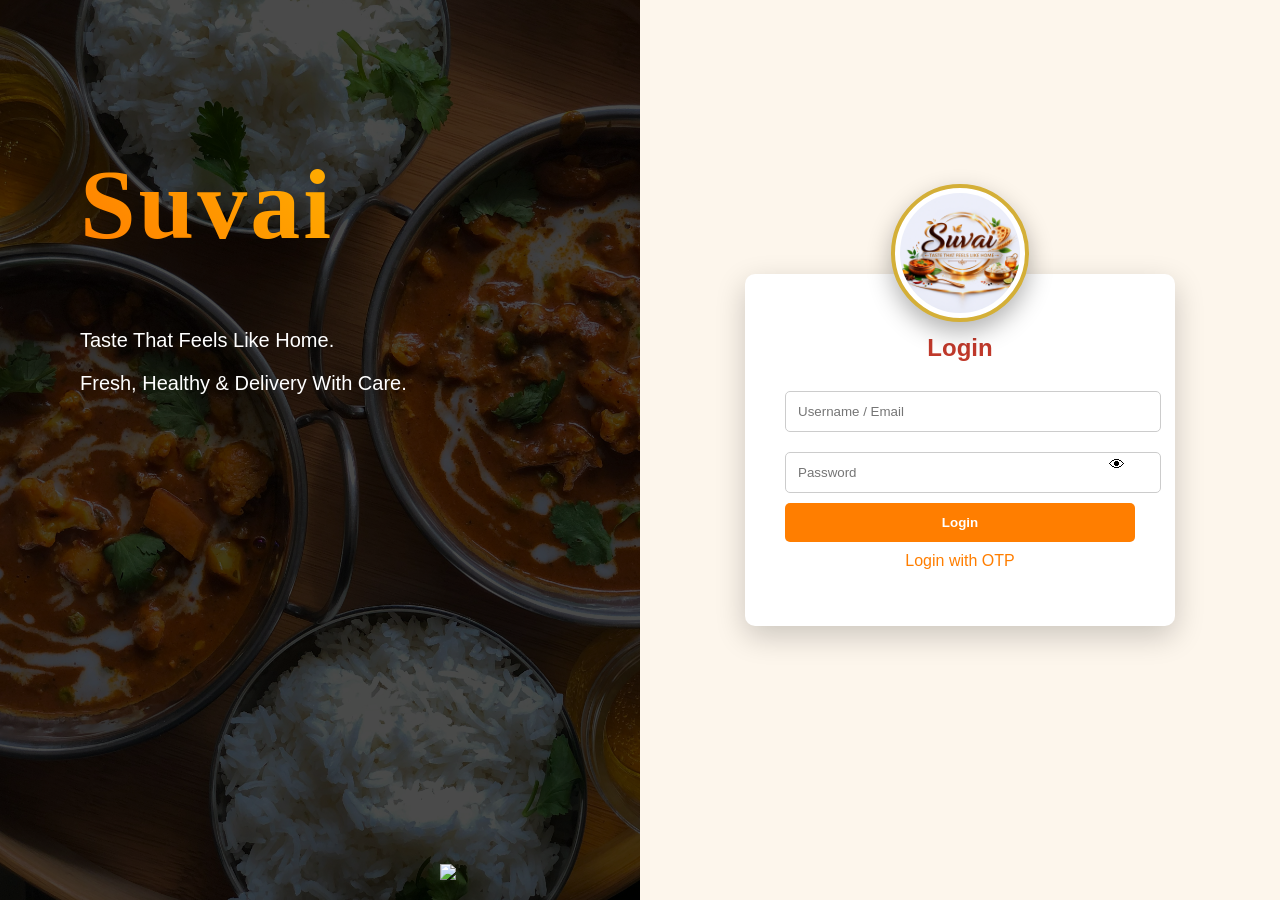
==== index.html @ e3c622e3 "Revise taglines in the login page Updated main tagline and sub-tagline for clarity." ====
<!DOCTYPE html>
<html>
<head>
    <title>Suvai - Login</title>
    <link rel="stylesheet" href="login.css">
</head>
<body>

<div class="container">

    <!-- LEFT SIDE -->
    <div class="left-section">
        <div class="overlay">
            <h1>Suvai</h1>
            <p class="main-tagline">Taste That Feels Like Home.</p>
            <p class="sub-tagline">Fresh, Healthy & Delivery With Care.</p>
        </div>
        <img src="images/delivery.png" class="delivery-boy">
    </div>

    <!-- RIGHT SIDE -->
    <div class="right-section">
        <div class="login-card">

        <!-- LOGO IMAGE -->
        <div class="logo-container">
            <img src="image/logo.png" alt="Suvai Logo" class="logo-img">
        </div>

        <h2>Login</h2>

            <input type="text" id="username" placeholder="Username / Email">
            
            <div class="password-field">
                <input type="password" id="password" placeholder="Password">
                <span onclick="togglePassword()">👁</span>
            </div>

            <button onclick="login()">Login</button>

            <p class="otp">Login with OTP</p>
            <p id="message"></p>
        </div>
    </div>

</div>

<script src="login.js"></script>
</body>

</html>
---- login.css ----
body {
    margin: 0;
    font-family: 'Segoe UI', sans-serif;
    height: 100vh;
}

.container {
    display: flex;
    height: 100vh;
}

/* LEFT SECTION */
.left-section {
    width: 50%;
    background: url("image/food.jpg") no-repeat center center/cover;
    position: relative;
    color: white;
}

.overlay {
    position: absolute;
    background: rgba(0,0,0,0.7);
    width: 100%;
    height: 100%;
    padding: 80px;
    box-sizing: border-box;
}

.overlay h1 {
    font-size: 100px;
    font-family:'Playfair Display',serif;
    font-weight:900;
    letter-spacing:3px;

    background:linear-gradient(45deg,#ff7e00,#ffcc00);
    background-clip:text;
    -webkit-background-clip:text;
    color transparent;
    -webkit-text-fill-color:transparent;
}

.overlay p {
    font-size: 20px;
    margin-top: 10px;
}

.sub {-top: 20px;
    font-size: 16px;
}

.delivery-boy {
    position: absolute;
    bottom: 20px;
    right: 20px;
    width: 180px;
}

/* RIGHT SECTION */
.right-section {
    width: 50%;
    background: #fdf6ec;
    display: flex;
    justify-content: center;
    align-items: center;
}

.login-card {
    background: white;
    padding: 40px;
    width: 350px;
    border-radius: 10px;
    box-shadow: 0 10px 30px rgba(0,0,0,0.2);
    animation: fadeIn 1s ease;
}

@keyframes fadeIn {
    from { opacity: 0; transform: translateX(50px); }
    to { opacity: 1; transform: translateX(0); }
}

.login-card h2 {
    text-align: center;
    color: #c0392b;
}

input {
    width: 100%;
    padding: 12px;
    margin: 10px 0;
    border-radius: 5px;
    border: 1px solid #ccc;
}

.password-field {
    position: relative;
}

.password-field span {
    position: absolute;
    right: 10px;
    top: 14px;
    cursor: pointer;
}

button {
    width: 100%;
    padding: 12px;
    background: #ff7e00;
    border: none;
    border-radius: 5px;
    color: white;
    font-weight: bold;
    cursor: pointer;
    transition: 0.3s;
}

button:hover {
    background: #c0392b;
}

.otp {
    text-align: center;
    margin-top: 10px;
    color: #ff7e00;
    cursor: pointer;
}

#message {
    text-align: center;
    margin-top: 10px;
    color: red;
}

/* Floating Logo */

.login-card {
    position: relative;
}

.logo-container {
    position: absolute;
    top: -90px;
    left: 50%;
    transform: translateX(-50%);
}

.logo-img {
    width: 120px;
    height: 120px;
    border-radius: 50%;
    object-fit: cover;
    background: white;
    padding: 5px;
    border: 4px solid #d4af37;
    box-shadow: 0 10px 25px rgba(0,0,0,0.3);
}
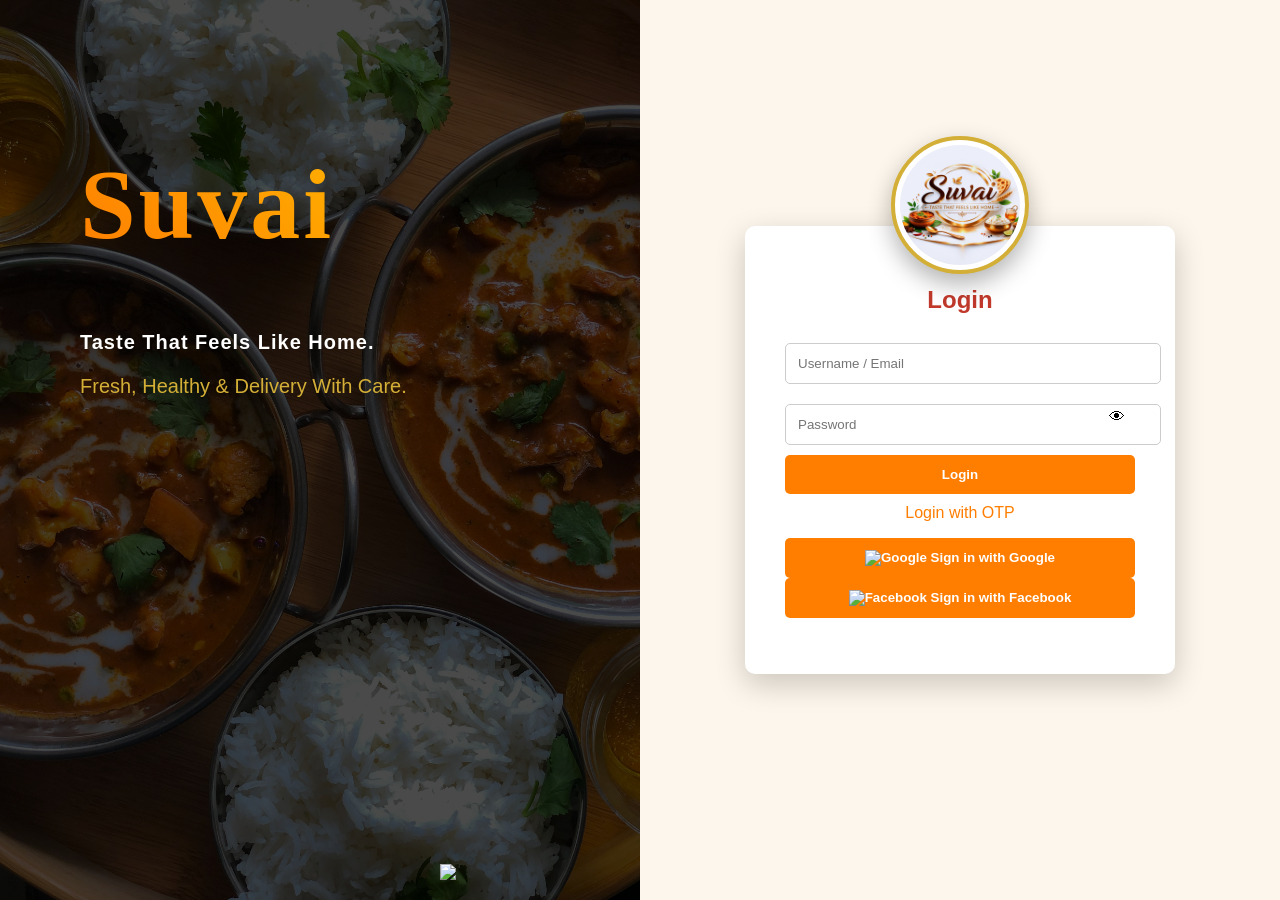
==== commit a212b8cb: "Implement social login options Added social login buttons for Google and Facebook." ====
--- a/index.html
+++ b/index.html
@@ -39,6 +39,19 @@
             <button onclick="login()">Login</button>
 
             <p class="otp">Login with OTP</p>
+            
+            <div class="social-login">
+                
+               <button class="google-btn">
+                  <img src="images/google.png" alt="Google">
+                  Sign in with Google
+           </button>
+
+    <button class="facebook-btn">
+        <img src="images/facebook.png" alt="Facebook">
+        Sign in with Facebook
+    </button>
+</div>
             <p id="message"></p>
         </div>
     </div>
@@ -52,3 +65,4 @@
 
 
 
+
--- a/login.css
+++ b/login.css
@@ -154,6 +154,23 @@
     border: 4px solid #d4af37;
     box-shadow: 0 10px 25px rgba(0,0,0,0.3);
 }
+.main-tagline {
+    font-family: 'Poppins', sans-serif;
+    font-size: 34px;
+    font-weight: 600;
+    color: #ffffff;
+    margin-top: 20px;
+    line-height: 1.3;
+    letter-spacing:1px;
+}
+
+.sub-tagline {
+    font-family: 'Poppins', sans-serif;
+    font-size: 24px;
+    font-weight: 500;
+    color: #d4af37;
+    margin-top: 12px;
+}
 
 
 
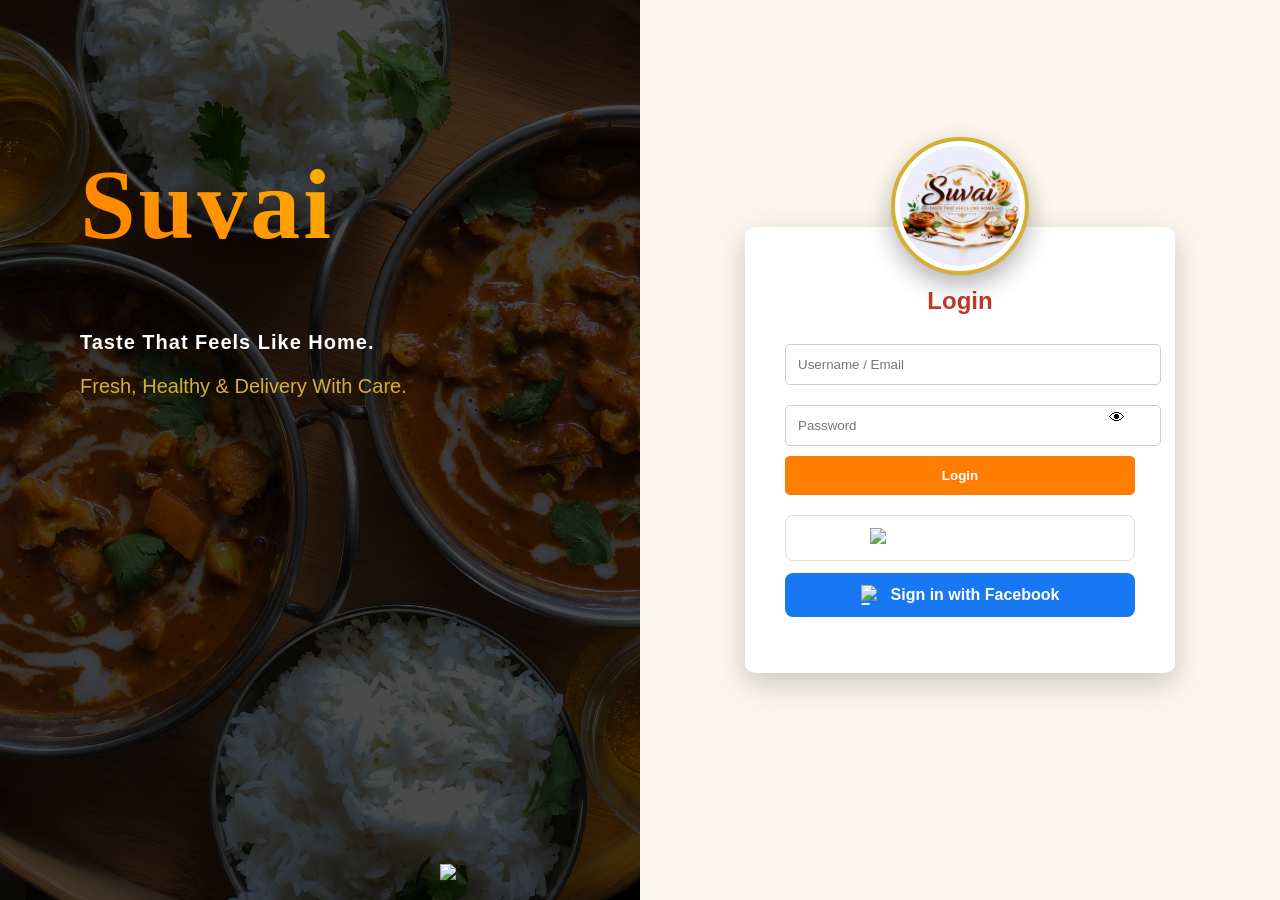
==== commit a98c1785: "Fix HTML structure and remove extra lines" ====
--- a/index.html
+++ b/index.html
@@ -37,8 +37,6 @@
             </div>
 
             <button onclick="login()">Login</button>
-
-            <p class="otp">Login with OTP</p>
             
             <div class="social-login">
                 
@@ -66,3 +64,4 @@
 
 
 
+
--- a/login.css
+++ b/login.css
@@ -172,10 +172,52 @@
     margin-top: 12px;
 }
 
-
-
-
-
-
-
-
+.social-login {
+    margin-top: 20px;
+    display: flex;
+    flex-direction: column;
+    gap: 12px;
+}
+
+.google-btn,
+.facebook-btn {
+    display: flex;
+    align-items: center;
+    justify-content: center;
+    gap: 10px;
+    padding: 12px;
+    border-radius: 8px;
+    border: 1px solid #ddd;
+    background: white;
+    font-family: 'Poppins', sans-serif;
+    font-size: 16px;
+    cursor: pointer;
+    transition: 0.3s ease;
+}
+
+.google-btn img,
+.facebook-btn img {
+    width: 20px;
+    height: 20px;
+}
+
+.google-btn:hover {
+    background: #f5f5f5;
+}
+
+.facebook-btn {
+    background: #1877f2;
+    color: white;
+    border: none;
+}
+
+.facebook-btn:hover {
+    background: #145dc1;
+}
+
+
+
+
+
+
+
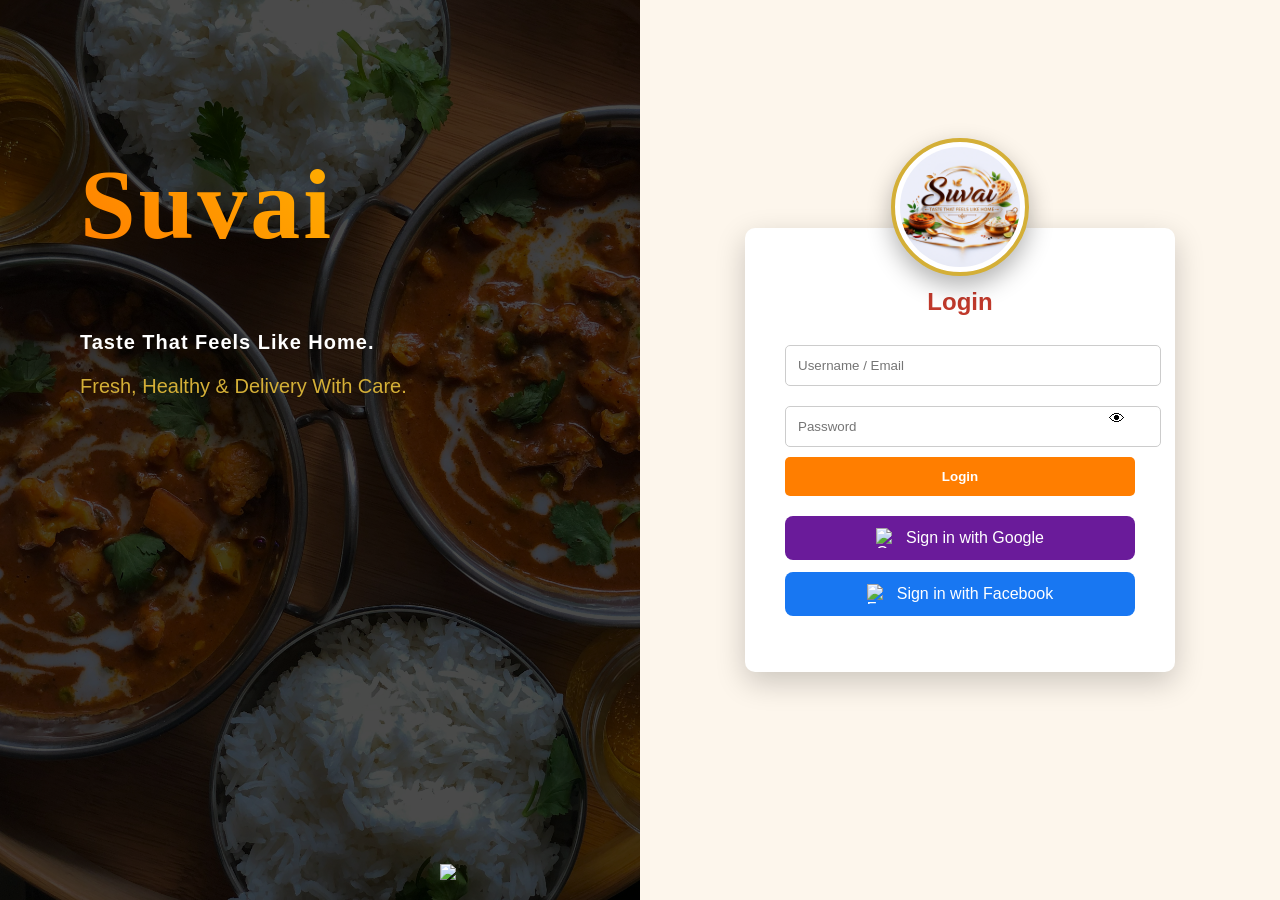
==== commit d09a36b3: "Fix delivery image and update login button class Updated delivery image and button class for login." ====
--- a/index.html
+++ b/index.html
@@ -15,7 +15,7 @@
             <p class="main-tagline">Taste That Feels Like Home.</p>
             <p class="sub-tagline">Fresh, Healthy & Delivery With Care.</p>
         </div>
-        <img src="images/delivery.png" class="delivery-boy">
+        <img src="images/delivery.jpg" class="delivery-boy">
     </div>
 
     <!-- RIGHT SIDE -->
@@ -36,7 +36,7 @@
                 <span onclick="togglePassword()">👁</span>
             </div>
 
-            <button onclick="login()">Login</button>
+            <button class="login-btn" onclick="login()">Login</button>
             
             <div class="social-login">
                 
@@ -65,3 +65,4 @@
 
 
 
+
--- a/login.css
+++ b/login.css
@@ -102,7 +102,7 @@
     cursor: pointer;
 }
 
-button {
+.login-btn {
     width: 100%;
     padding: 12px;
     background: #ff7e00;
@@ -181,6 +181,7 @@
 
 .google-btn,
 .facebook-btn {
+    width:100%;
     display: flex;
     align-items: center;
     justify-content: center;
@@ -200,9 +201,13 @@
     width: 20px;
     height: 20px;
 }
-
+.google-btn{
+    background:#6a1b9a;
+    color:white;
+    border:none;
+}    
 .google-btn:hover {
-    background: #f5f5f5;
+    background: #4a148c;
 }
 
 .facebook-btn {
@@ -221,3 +226,6 @@
 
 
 
+
+
+
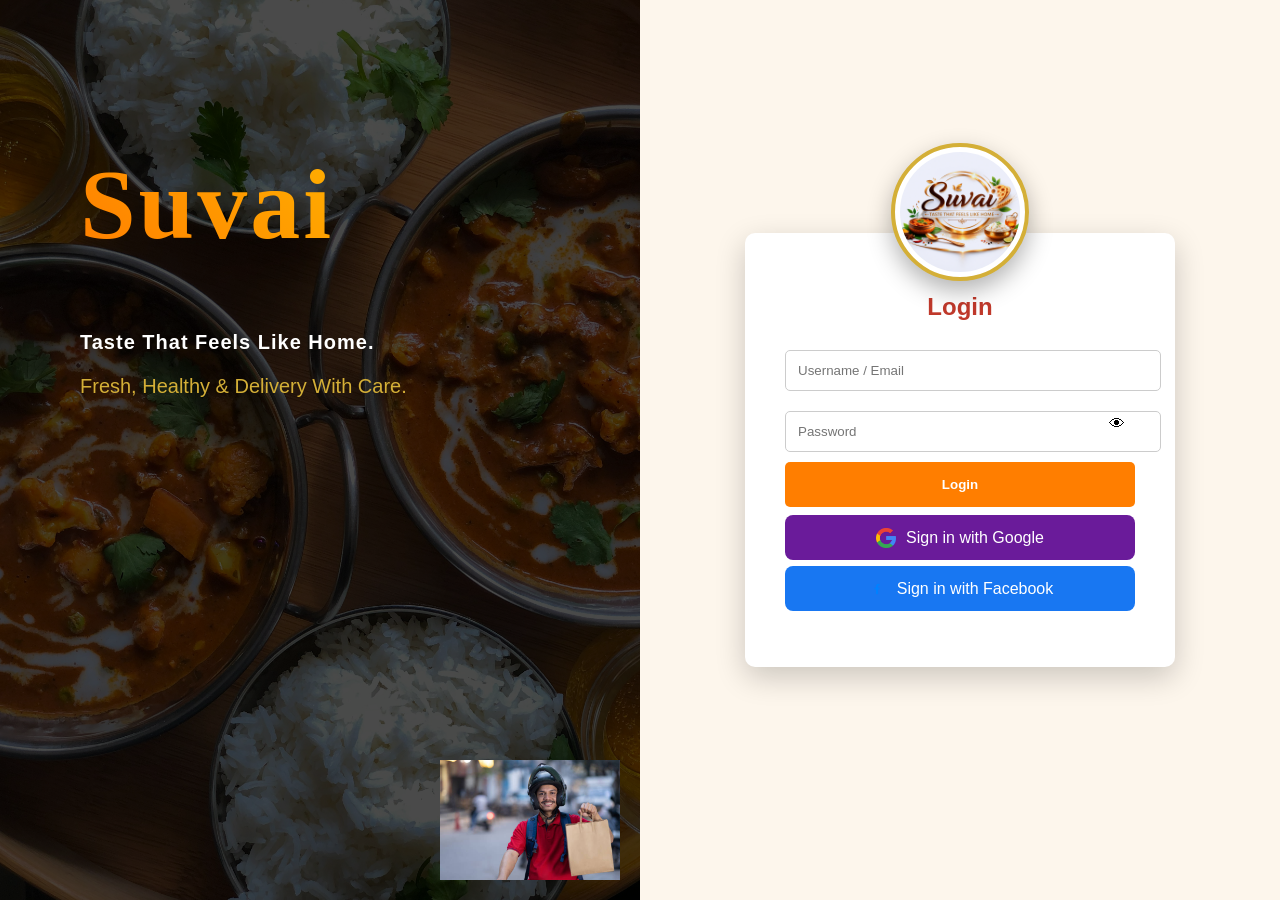
==== commit 6eded82b: "Fix HTML structure and formatting issues" ====
--- a/index.html
+++ b/index.html
@@ -15,7 +15,7 @@
             <p class="main-tagline">Taste That Feels Like Home.</p>
             <p class="sub-tagline">Fresh, Healthy & Delivery With Care.</p>
         </div>
-        <img src="images/delivery.jpg" class="delivery-boy">
+        <img src="image/delivery.jpg" class="delivery-boy">
     </div>
 
     <!-- RIGHT SIDE -->
@@ -41,12 +41,12 @@
             <div class="social-login">
                 
                <button class="google-btn">
-                  <img src="images/google.png" alt="Google">
+                  <img src="image/google.png" alt="Google">
                   Sign in with Google
            </button>
 
     <button class="facebook-btn">
-        <img src="images/facebook.png" alt="Facebook">
+        <img src="image/facebook.png" alt="Facebook">
         Sign in with Facebook
     </button>
 </div>
@@ -66,3 +66,4 @@
 
 
 
+
--- a/login.css
+++ b/login.css
@@ -104,7 +104,8 @@
 
 .login-btn {
     width: 100%;
-    padding: 12px;
+    height:45px;
+    padding: 0;
     background: #ff7e00;
     border: none;
     border-radius: 5px;
@@ -112,17 +113,6 @@
     font-weight: bold;
     cursor: pointer;
     transition: 0.3s;
-}
-
-button:hover {
-    background: #c0392b;
-}
-
-.otp {
-    text-align: center;
-    margin-top: 10px;
-    color: #ff7e00;
-    cursor: pointer;
 }
 
 #message {
@@ -173,15 +163,16 @@
 }
 
 .social-login {
-    margin-top: 20px;
+    margin-top: 8px;
     display: flex;
     flex-direction: column;
-    gap: 12px;
+    gap: 6px;
 }
 
 .google-btn,
 .facebook-btn {
     width:100%;
+    height:45px;
     display: flex;
     align-items: center;
     justify-content: center;
@@ -229,3 +220,4 @@
 
 
 
+
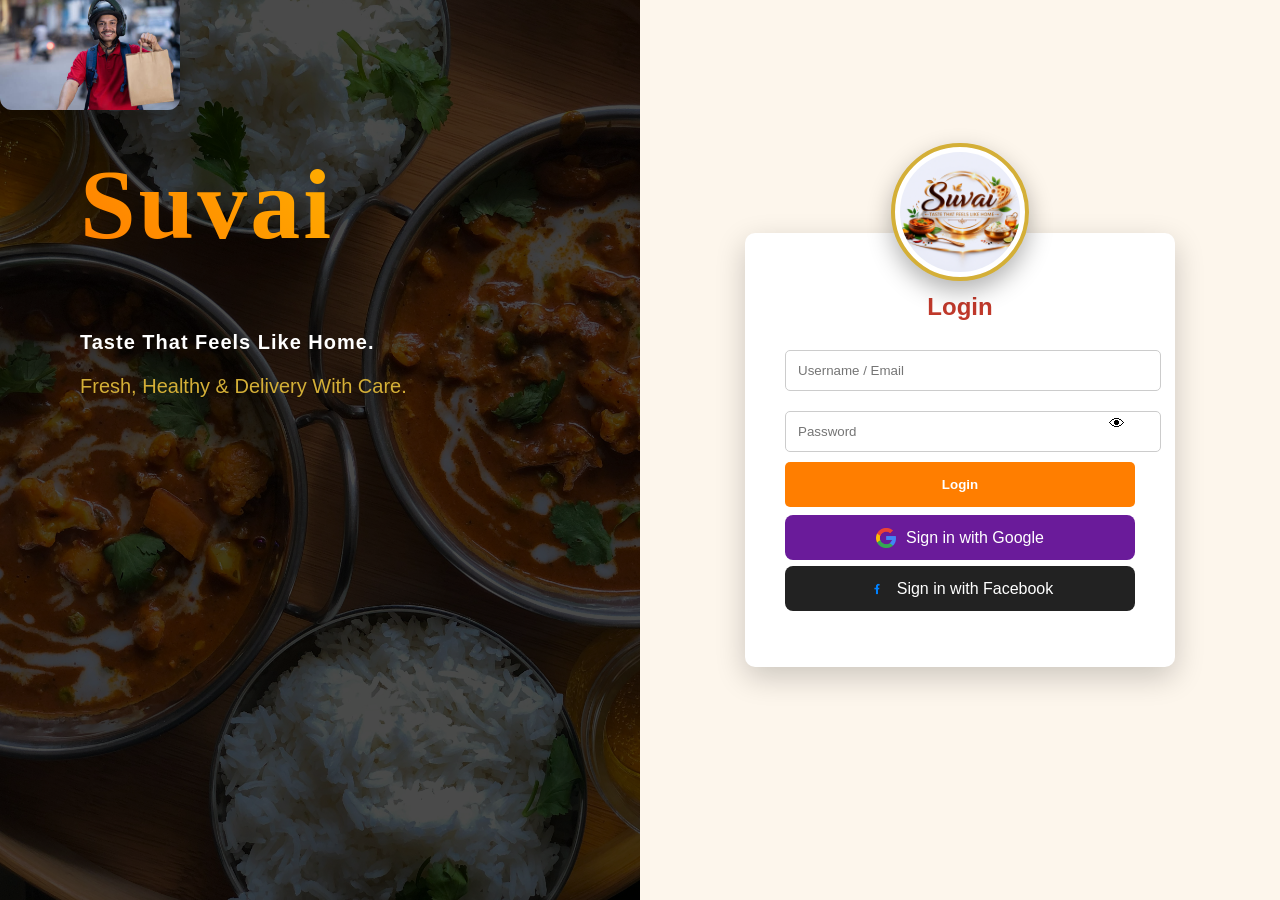
==== commit 8f65206f: "Fix HTML structure and update class names" ====
--- a/index.html
+++ b/index.html
@@ -15,7 +15,7 @@
             <p class="main-tagline">Taste That Feels Like Home.</p>
             <p class="sub-tagline">Fresh, Healthy & Delivery With Care.</p>
         </div>
-        <img src="image/delivery.jpg" class="delivery-boy">
+        <img src="image/delivery.jpg" class="delivery-img">
     </div>
 
     <!-- RIGHT SIDE -->
@@ -67,3 +67,4 @@
 
 
 
+
--- a/login.css
+++ b/login.css
@@ -202,22 +202,34 @@
 }
 
 .facebook-btn {
-    background: #1877f2;
+    background: #222;
     color: white;
     border: none;
 }
 
 .facebook-btn:hover {
-    background: #145dc1;
-}
-
-
-
-
-
-
-
-
-
-
-
+    background: #000;
+}
+
+.delivery-img {
+    width: 180px;
+    border-radius: 12px;
+    box-shadow: 0 15px 35px rgba(0, 0, 0, 0.3);
+    transform: translateY(-10px);
+    transition: 0.3s ease;
+}
+
+.delivery-img:hover {
+    transform: translateY(-15px) scale(1.05);
+}
+
+
+
+
+
+
+
+
+
+
+
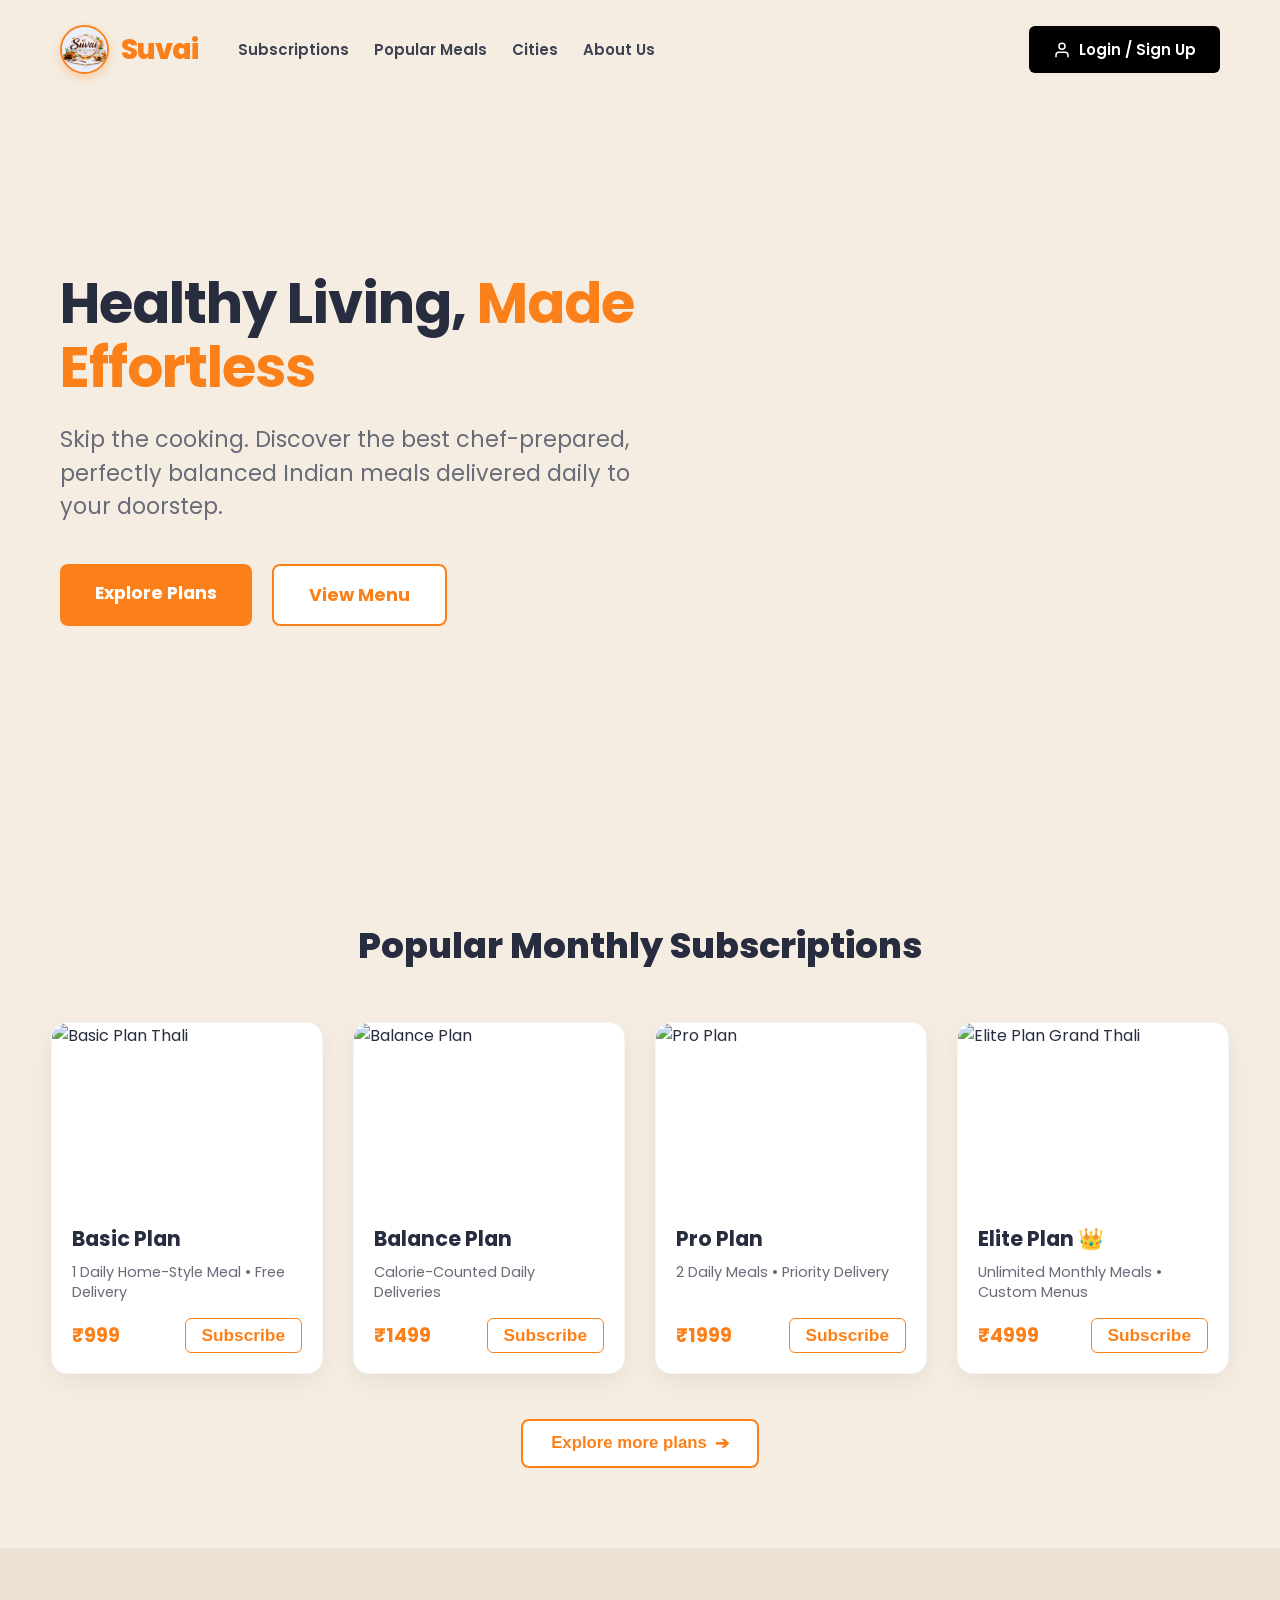
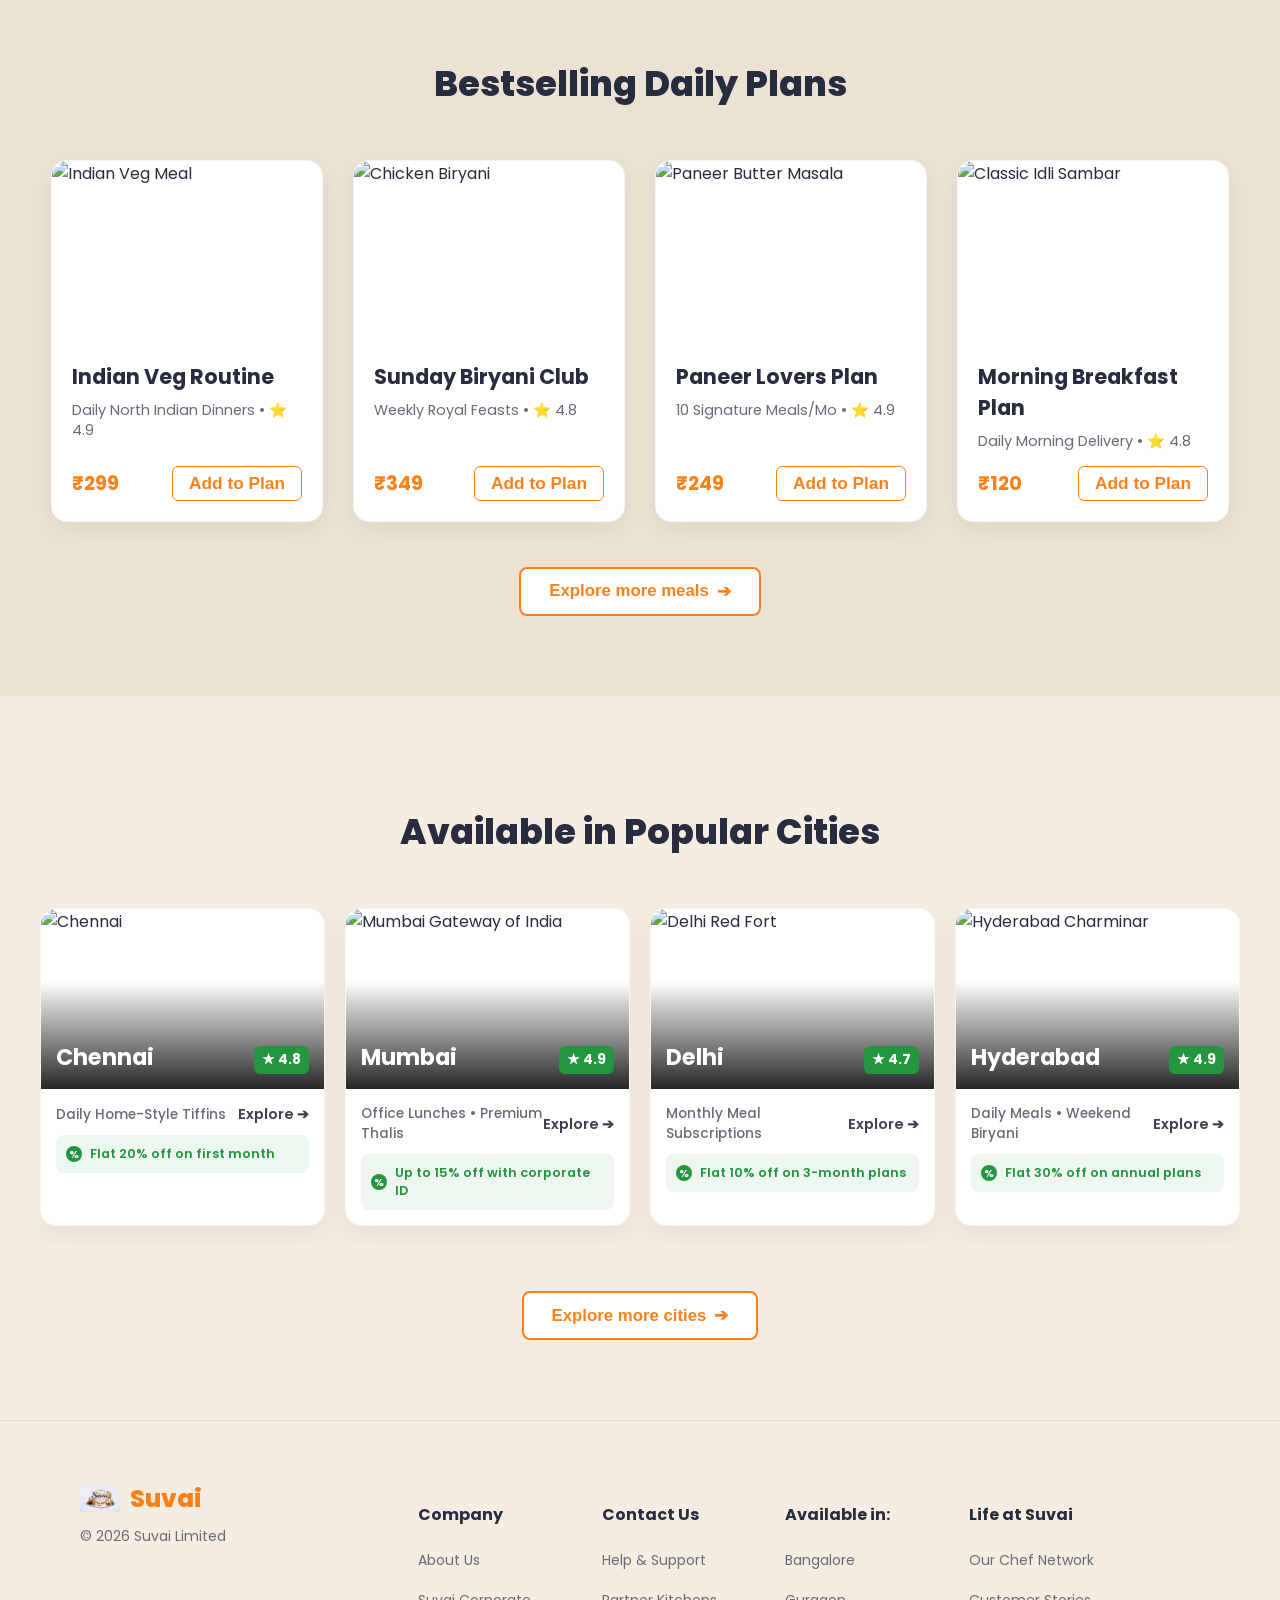
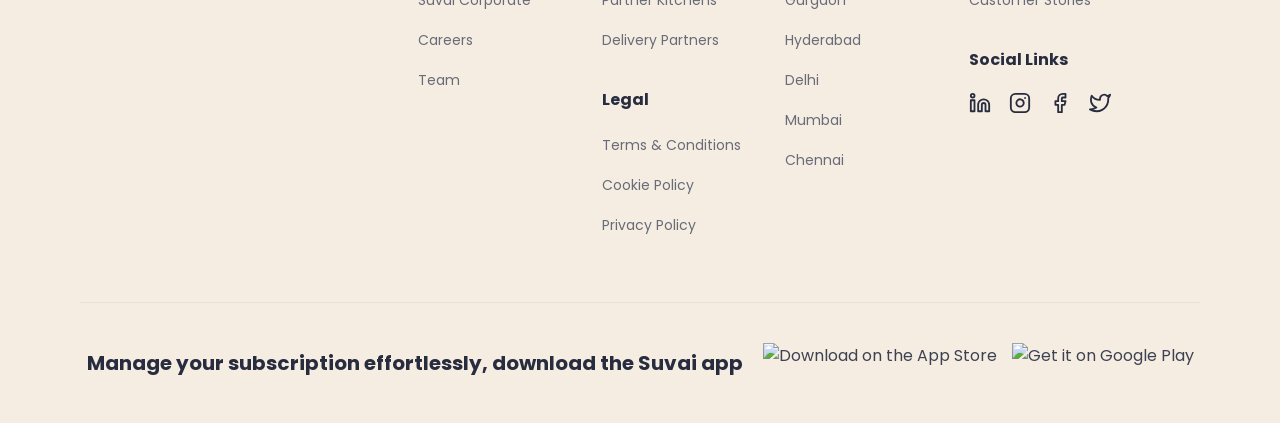
==== commit 422764bf: "Add files via upload" ====
--- a/index.html
+++ b/index.html
@@ -1,70 +1,549 @@
 <!DOCTYPE html>
-<html>
+<html lang="en">
 <head>
-    <title>Suvai - Login</title>
-    <link rel="stylesheet" href="login.css">
+    <meta charset="UTF-8">
+    <meta name="viewport" content="width=device-width, initial-scale=1.0">
+    <title>Suvai - Authentic Daily Meal Subscriptions</title>
+    <link href="https://fonts.googleapis.com/css2?family=Poppins:wght@300;400;500;600;700;800&display=swap" rel="stylesheet">
+    
+    <style>
+        /* --- GLOBAL THEME --- */
+        body { 
+            background-color: #F5EDE1; color: #282c3f; 
+            font-family: 'Poppins', sans-serif; margin: 0; padding: 0;
+            overflow-x: hidden; scroll-behavior: smooth;
+        }
+
+        @keyframes floatAlive {
+            0% { transform: translateY(0px); }
+            50% { transform: translateY(-12px); }
+            100% { transform: translateY(0px); }
+        }
+
+        /* --- NAVBAR --- */
+        .startup-nav {
+            position: absolute; top: 0; left: 0; right: 0;
+            display: flex; justify-content: space-between; align-items: center;
+            padding: 25px 60px; z-index: 1000;
+        }
+        
+        .nav-left { display: flex; align-items: center; gap: 40px; }
+        .logo { display: flex; align-items: center; gap: 12px; text-decoration: none; }
+        .logo img { height: 45px; width: 45px; border-radius: 50%; object-fit: cover; border: 2px solid #fc8019; box-shadow: 0 4px 10px rgba(252, 128, 25, 0.3);}
+        .logo span { font-size: 28px; font-weight: 800; color: #fc8019; letter-spacing: -1px;}
+
+        .nav-menu { display: flex; gap: 25px; list-style: none; margin: 0; padding: 0; }
+        .nav-menu a { text-decoration: none; color: #3d4152; font-weight: 600; font-size: 15px; transition: all 0.3s ease; cursor: pointer;}
+        .nav-menu a:hover { color: #fc8019; transform: translateY(-2px); display: inline-block; }
+
+        .nav-right { display: flex; align-items: center; }
+        
+        /* INSTRUCTION 2: Styled Login Button with SVG Icon */
+        .login-btn { 
+            background: #000000; color: #ffffff; padding: 12px 24px; 
+            border-radius: 6px; font-weight: 600; font-size: 15px; text-decoration: none; transition: 0.3s; cursor: pointer;
+            display: flex; align-items: center; gap: 8px; /* Added gap for icon */
+        }
+        .login-btn svg { width: 18px; height: 18px; fill: none; stroke: currentColor; stroke-width: 2; stroke-linecap: round; stroke-linejoin: round;}
+        .login-btn:hover { background: #fc8019; transform: translateY(-3px); box-shadow: 0 8px 15px rgba(252, 128, 25, 0.3); }
+        
+        #logoutBtn { display: none; background: #e02a2a; }
+        #logoutBtn:hover { background: #c21d1d; }
+
+        /* --- HERO SECTION --- */
+        .hero {
+            height: 90vh; background: url('image/hero.jpg') no-repeat right center; background-size: cover;
+            position: relative; display: flex; align-items: center;
+        }
+        .hero::before {
+            content: ''; position: absolute; top: 0; left: 0; right: 0; bottom: 0;
+            background: linear-gradient(to right, rgba(245,237,225,1) 0%, rgba(245,237,225,0.95) 40%, rgba(245,237,225,0) 80%);
+        }
+        .hero-content {
+            position: relative; z-index: 2; padding-left: 60px; max-width: 600px;
+            margin-top: 50px; animation: floatAlive 4s ease-in-out infinite;
+        }
+        .hero-content h1 { font-size: 3.5em; font-weight: 700; color: #282c3f; line-height: 1.15; margin-bottom: 15px; letter-spacing: -1px; }
+        .hero-content h1 span { color: #fc8019; }
+        .hero-content p { font-size: 1.4em; color: #686b78; margin-bottom: 40px; font-weight: 400; line-height: 1.5; }
+
+        .hero-buttons { display: flex; gap: 20px; }
+        .btn-primary { 
+            background: #fc8019; color: #fff; padding: 16px 35px; border-radius: 8px;
+            text-decoration: none; font-weight: 700; font-size: 1.1em; transition: 0.3s; display: inline-block; cursor: pointer;
+        }
+        .btn-primary:hover { background: #e06a0b; transform: translateY(-4px); box-shadow: 0 10px 20px rgba(252, 128, 25, 0.3); }
+        .btn-secondary { 
+            background: #fff; color: #fc8019; border: 2px solid #fc8019; border-radius: 8px;
+            padding: 16px 35px; text-decoration: none; font-weight: 700; font-size: 1.1em; transition: 0.3s; display: inline-block; cursor: pointer;
+        }
+        .btn-secondary:hover { background: #fff5ed; transform: translateY(-4px); box-shadow: 0 8px 15px rgba(252, 128, 25, 0.1); }
+
+        /* --- SECTIONS & CARDS --- */
+        .section-container { padding: 80px 20px; text-align: center; }
+        .section-container.gray-bg { background: #ebe2d3; } 
+        .section-title { font-size: 2.2em; font-weight: 800; color: #282c3f; margin-bottom: 50px; }
+
+        .grid-layout { display: flex; flex-wrap: wrap; justify-content: center; gap: 30px; max-width: 1200px; margin: 0 auto; animation: floatAlive 5s ease-in-out infinite;}
+
+        .app-card {
+            background: #ffffff; border-radius: 16px; overflow: hidden; box-shadow: 0 8px 25px rgba(0,0,0,0.06); 
+            transition: transform 0.3s ease, box-shadow 0.3s ease; width: 270px; text-align: left; cursor: pointer; border: 1px solid rgba(0,0,0,0.04); display: flex; flex-direction: column;
+        }
+        .app-card:hover { transform: translateY(-10px); box-shadow: 0 20px 40px rgba(0,0,0,0.12); border-color: rgba(252, 128, 25, 0.3);}
+        .card-img { width: 100%; height: 180px; object-fit: cover; }
+        .card-body { padding: 20px; flex-grow: 1; display: flex; flex-direction: column; justify-content: space-between; }
+        .card-title { font-size: 1.3em; font-weight: 700; color: #282c3f; margin: 0 0 8px 0; }
+        .card-subtitle { font-size: 0.9em; color: #686b78; margin: 0 0 15px 0; line-height: 1.4; }
+        .card-price { font-size: 1.2em; font-weight: 700; color: #fc8019; display: flex; justify-content: space-between; align-items: center; margin-top: auto;}
+        .card-action { background: #fff; color: #fc8019; font-weight: 700; font-size: 0.9em; padding: 6px 16px; border: 1px solid #fc8019; border-radius: 6px; transition: 0.3s; cursor: pointer;}
+        .app-card:hover .card-action { background: #fc8019; color: #fff; }
+
+        /* --- EXPLORE BUTTONS --- */
+        .explore-more-btn {
+            display: inline-flex; align-items: center; gap: 8px; background: #ffffff; color: #fc8019; border: 2px solid #fc8019;
+            padding: 12px 28px; border-radius: 8px; font-weight: 700; font-size: 1.05em; text-decoration: none; transition: 0.3s; cursor: pointer;
+        }
+        .explore-more-btn:hover { background: #fc8019; color: #fff; transform: translateY(-3px); box-shadow: 0 8px 15px rgba(252, 128, 25, 0.2);}
+
+        /* --- CITY CARDS --- */
+        .city-grid { display: flex; flex-wrap: nowrap; justify-content: center; gap: 20px; max-width: 1200px; margin: 0 auto; overflow-x: auto; padding-bottom: 20px;}
+        .city-grid::-webkit-scrollbar { height: 8px; }
+        .city-grid::-webkit-scrollbar-track { background: transparent; }
+        .city-grid::-webkit-scrollbar-thumb { background: rgba(0,0,0,0.1); border-radius: 10px; }
+        .city-card { background: #ffffff; border-radius: 16px; overflow: hidden; box-shadow: 0 8px 25px rgba(0,0,0,0.06); min-width: 270px; flex: 1; cursor: pointer; transition: transform 0.3s ease, box-shadow 0.3s ease; text-align: left; border: 1px solid rgba(0,0,0,0.04);}
+        .city-card:hover { transform: translateY(-8px); box-shadow: 0 15px 35px rgba(0,0,0,0.12); border-color: rgba(36, 150, 63, 0.3);}
+        .city-img-wrapper { position: relative; height: 180px; width: 100%; }
+        .city-img-wrapper img { width: 100%; height: 100%; object-fit: cover; }
+        .city-img-wrapper::after { content: ''; position: absolute; bottom: 0; left: 0; right: 0; height: 60%; background: linear-gradient(to top, rgba(0,0,0,0.85), transparent); }
+        .city-overlay-text { position: absolute; bottom: 15px; left: 15px; z-index: 2; color: #fff; font-size: 1.4em; font-weight: 700; }
+        .city-rating { position: absolute; bottom: 15px; right: 15px; z-index: 2; background: #24963f; color: #fff; font-size: 0.85em; font-weight: 700; padding: 4px 8px; border-radius: 6px; display: flex; align-items: center; gap: 4px; }
+        .city-details { padding: 15px 15px 10px 15px; display: flex; justify-content: space-between; align-items: center;}
+        .city-desc { color: #686b78; font-size: 0.85em; font-weight: 500; flex: 1;}
+        .city-explore-link { color: #3d4152; font-weight: 600; font-size: 0.9em; transition: 0.2s;}
+        .city-card:hover .city-explore-link { color: #24963f; }
+        .city-offer { margin: 0 15px 15px 15px; padding: 10px; background: rgba(36, 150, 63, 0.08); color: #24963f; border-radius: 8px; font-size: 0.8em; font-weight: 600; display: flex; align-items: center; gap: 8px; }
+        .city-offer-icon { background: #24963f; color: #fff; border-radius: 50%; width: 16px; height: 16px; display: inline-flex; align-items: center; justify-content: center; font-size: 11px;}
+
+        /* ========================================= */
+        /* --- PREMIUM MODAL POP-UP (FOOD/CITIES) --- */
+        /* ========================================= */
+        .modal-overlay {
+            position: fixed; top: 0; left: 0; right: 0; bottom: 0; background: rgba(20, 22, 31, 0.85); backdrop-filter: blur(5px); z-index: 2000;
+            display: flex; justify-content: center; align-items: center; opacity: 0; pointer-events: none; transition: 0.3s ease-in-out;
+        }
+        .modal-overlay.open { opacity: 1; pointer-events: all; }
+        .modal-content {
+            background: #ffffff; border-radius: 24px; width: 92%; max-width: 420px; overflow: hidden; position: relative; transform: scale(0.9); opacity: 0; 
+            transition: all 0.4s cubic-bezier(0.175, 0.885, 0.32, 1.275); box-shadow: 0 25px 50px rgba(0,0,0,0.3);
+        }
+        .modal-overlay.open .modal-content { transform: scale(1); opacity: 1; }
+        .close-btn {
+            position: absolute; top: 15px; right: 15px; background: rgba(255,255,255,0.85); backdrop-filter: blur(4px); color: #282c3f;
+            width: 36px; height: 36px; border-radius: 50%; display: flex; justify-content: center; align-items: center; font-size: 22px; cursor: pointer; z-index: 10; transition: 0.3s;
+        }
+        .close-btn:hover { background: #fc8019; color: #fff; transform: rotate(90deg); }
+        .modal-img-container { position: relative; }
+        .modal-img { width: 100%; height: 220px; object-fit: cover; }
+        .modal-badge { position: absolute; bottom: -14px; left: 25px; background: #fc8019; color: #fff; padding: 6px 14px; border-radius: 8px; font-size: 0.85em; font-weight: 700; border: 3px solid #fff; box-shadow: 0 4px 10px rgba(252, 128, 25, 0.3);}
+        .modal-body { padding: 35px 25px 25px 25px; text-align: left; }
+        .modal-body h2 { margin: 0 0 8px 0; color: #282c3f; font-size: 1.7em; font-weight: 800; letter-spacing: -0.5px;}
+        .modal-body p { color: #686b78; line-height: 1.6; margin-bottom: 25px; font-size: 0.95em; }
+        .modal-price-row { display: flex; justify-content: space-between; align-items: center; margin-bottom: 25px; }
+        .m-price { font-size: 1.6em; font-weight: 800; color: #282c3f; }
+        .m-btn { width: 100%; background: #282c3f; color: #fff; border: none; padding: 16px; font-size: 1.1em; font-weight: 700; border-radius: 12px; cursor: pointer; transition: 0.3s; }
+        .m-btn:hover { background: #fc8019; transform: translateY(-3px); box-shadow: 0 8px 20px rgba(252, 128, 25, 0.3);}
+
+        /* ========================================= */
+        /* --- INSTRUCTION 1: PERFECTED AUTH WARNING MODAL --- */
+        /* ========================================= */
+        .auth-warning-content { 
+            text-align: center; 
+            padding: 40px 30px; /* Restored comfortable padding */
+            background: #ffffff; 
+            border-radius: 20px; 
+            max-width: 400px; /* Slightly wider for a standard app feel */
+            box-sizing: border-box; /* Crucial for keeping elements inside */
+        }
+        .warning-icon-wrapper {
+            width: 100%; 
+            display: flex; 
+            justify-content: center; 
+            align-items: center; 
+            margin-bottom: 20px;
+        }
+        /* Using a 3D Style Image instead of SVG */
+        .warning-icon-wrapper img { 
+            width: 100px; /* Larger, appealing 3D icon */
+            height: auto; 
+            object-fit: contain;
+            filter: drop-shadow(0px 8px 12px rgba(0,0,0,0.1));
+            animation: floatAlive 3s ease-in-out infinite; /* Adds a nice float to the 3D element */
+        }
+        
+        .auth-warning-content h2 { 
+            color: #282c3f; 
+            font-size: 1.6em; 
+            margin-bottom: 10px; 
+            font-weight: 800;
+        }
+        .auth-warning-content p { 
+            color: #686b78; 
+            margin-bottom: 30px; 
+            font-size: 0.95em; 
+            line-height: 1.5;
+            padding: 0 10px; /* Keeps text neat */
+        }
+        
+        /* The Fixed Button Design */
+        .auth-btn-primary {
+            display: block; 
+            width: 100%; /* Fills the container safely */
+            box-sizing: border-box; /* Prevents border/padding from pushing it out */
+            background-color: #fc8019; 
+            color: #fff; 
+            padding: 15px; 
+            border-radius: 10px; 
+            font-size: 1.05rem;
+            text-align: center; 
+            font-weight: 700; 
+            text-decoration: none; 
+            transition: 0.3s;
+            box-shadow: 0 4px 15px rgba(252, 128, 25, 0.2); 
+            margin: 0; /* Ensures no weird offset */
+        }
+        .auth-btn-primary:hover { 
+            background-color: #e06a0b; 
+            transform: translateY(-2px); 
+            box-shadow: 0 8px 20px rgba(252, 128, 25, 0.3); 
+        }
+
+        /* --- FOOTER --- */
+        .suvai-footer { background-color: #F5EDE1; padding: 60px 80px 40px 80px; border-top: 1px solid rgba(0,0,0,0.05); color: #3d4152; }
+        .footer-grid { display: grid; grid-template-columns: 2fr 1fr 1fr 1fr 1.5fr; gap: 30px; margin-bottom: 50px; }
+        .footer-col h4 { font-weight: 700; margin-bottom: 20px; font-size: 16px; color: #282c3f;}
+        .footer-col ul { list-style: none; padding: 0; margin: 0; }
+        .footer-col ul li { margin-bottom: 15px; }
+        .footer-col ul li a { color: #686b78; text-decoration: none; font-size: 14px; transition: 0.3s;}
+        .footer-col ul li a:hover { color: #282c3f; font-weight: 600;}
+        .footer-logo { display: flex; align-items: center; gap: 10px; margin-bottom: 10px;}
+        .footer-logo img { width: 40px; }
+        .footer-logo span { font-size: 24px; font-weight: 800; color: #fc8019; }
+        .app-download-bar { display: flex; justify-content: center; align-items: center; gap: 20px; padding-top: 40px; border-top: 1px solid rgba(0,0,0,0.05); }
+        .app-download-bar h3 { margin: 0; font-size: 20px; font-weight: 700; color: #282c3f;}
+        .store-btns { display: flex; gap: 15px; }
+        .store-btns img { height: 40px; cursor: pointer; transition: 0.3s; }
+        .store-btns img:hover { transform: scale(1.05); }
+        .social-icons-wrapper { display: flex; gap: 18px; color: #282c3f; }
+        .social-icons-wrapper svg { cursor: pointer; transition: 0.3s; }
+        .social-icons-wrapper svg:hover { color: #fc8019; transform: translateY(-2px); }
+    </style>
 </head>
 <body>
 
-<div class="container">
-
-    <!-- LEFT SIDE -->
-    <div class="left-section">
-        <div class="overlay">
-            <h1>Suvai</h1>
-            <p class="main-tagline">Taste That Feels Like Home.</p>
-            <p class="sub-tagline">Fresh, Healthy & Delivery With Care.</p>
-        </div>
-        <img src="image/delivery.jpg" class="delivery-img">
+    <nav class="startup-nav">
+        <div class="nav-left">
+            <a href="index.html" class="logo">
+                <img src="image/logo.png" alt="Suvai Logo" onerror="this.style.display='none'">
+                <span>Suvai</span> 
+            </a>
+
+            <ul class="nav-menu">
+                <li><a onclick="protectLink('plans.html')">Subscriptions</a></li>
+                <li><a onclick="protectLink('meals.html')">Popular Meals</a></li>
+                <li><a onclick="protectLink('city.html')">Cities</a></li>
+                <li><a onclick="protectLink('about.html')">About Us</a></li>
+            </ul>
+        </div>
+        <div class="nav-right">
+            <a href="login.html" class="login-btn" id="loginBtn">
+                <svg viewBox="0 0 24 24"><path d="M20 21v-2a4 4 0 0 0-4-4H8a4 4 0 0 0-4 4v2"></path><circle cx="12" cy="7" r="4"></circle></svg>
+                Login / Sign Up
+            </a>
+            <button class="login-btn" id="logoutBtn" onclick="logoutUser()">Logout</button>
+        </div>
+    </nav>
+
+    <div class="hero">
+        <div class="hero-content">
+            <h1>Healthy Living, <span>Made Effortless</span></h1>
+            <p>Skip the cooking. Discover the best chef-prepared, perfectly balanced Indian meals delivered daily to your doorstep.</p>
+            <div class="hero-buttons">
+                <a onclick="protectLink('plans.html')" class="btn-primary">Explore Plans</a>
+                <a onclick="protectLink('meals.html')" class="btn-secondary">View Menu</a>
+            </div>
+        </div>
     </div>
 
-    <!-- RIGHT SIDE -->
-    <div class="right-section">
-        <div class="login-card">
-
-        <!-- LOGO IMAGE -->
-        <div class="logo-container">
-            <img src="image/logo.png" alt="Suvai Logo" class="logo-img">
-        </div>
-
-        <h2>Login</h2>
-
-            <input type="text" id="username" placeholder="Username / Email">
-            
-            <div class="password-field">
-                <input type="password" id="password" placeholder="Password">
-                <span onclick="togglePassword()">👁</span>
-            </div>
-
-            <button class="login-btn" onclick="login()">Login</button>
-            
-            <div class="social-login">
-                
-               <button class="google-btn">
-                  <img src="image/google.png" alt="Google">
-                  Sign in with Google
-           </button>
-
-    <button class="facebook-btn">
-        <img src="image/facebook.png" alt="Facebook">
-        Sign in with Facebook
-    </button>
-</div>
-            <p id="message"></p>
+    <div class="section-container">
+        <h2 class="section-title">Popular Monthly Subscriptions</h2>
+        <div class="grid-layout">
+            
+            <div class="app-card" onclick="protectAction('Basic Plan', '₹999 / month', 'Experience the joy of home-style cooking. Get a fresh, authentic Veg Thali delivered to your door every single day.', 'image/basic_plan.jpg', 'plan')">
+                <img src="image/basic_plan.jpg" class="card-img" alt="Basic Plan Thali">
+                <div class="card-body">
+                    <h3 class="card-title">Basic Plan</h3>
+                    <p class="card-subtitle">1 Daily Home-Style Meal • Free Delivery</p>
+                    <div class="card-price">₹999 <button class="card-action">Subscribe</button></div>
+                </div>
+            </div>
+
+            <div class="app-card" onclick="protectAction('Balance Plan', '₹1499 / month', 'Your daily dose of nutrition. Calorie-counted, protein-rich meals crafted by dietitians.', 'image/balance_plan.jpg', 'plan')">
+                <img src="image/balance_plan.jpg" class="card-img" alt="Balance Plan">
+                <div class="card-body">
+                    <h3 class="card-title">Balance Plan</h3>
+                    <p class="card-subtitle">Calorie-Counted Daily Deliveries</p>
+                    <div class="card-price">₹1499 <button class="card-action">Subscribe</button></div>
+                </div>
+            </div>
+
+            <div class="app-card" onclick="protectAction('Pro Plan', '₹1999 / month', 'Lunch and Dinner, completely sorted. Enjoy freshly prepared, diverse menus delivered twice daily.', 'image/pro_plan.jpg', 'plan')">
+                <img src="image/pro_plan.jpg" class="card-img" alt="Pro Plan">
+                <div class="card-body">
+                    <h3 class="card-title">Pro Plan</h3>
+                    <p class="card-subtitle">2 Daily Meals • Priority Delivery</p>
+                    <div class="card-price">₹1999 <button class="card-action">Subscribe</button></div>
+                </div>
+            </div>
+
+            <div class="app-card" onclick="protectAction('Elite Plan', '₹4999 / month', 'The ultimate culinary subscription. Gourmet Indian meals delivered daily, tailored entirely by your personal Suvai nutritionist.', 'image/elite_plan.jpg', 'plan')">
+                <img src="image/elite_plan.jpg" class="card-img" alt="Elite Plan Grand Thali">
+                <div class="card-body">
+                    <h3 class="card-title">Elite Plan 👑</h3>
+                    <p class="card-subtitle">Unlimited Monthly Meals • Custom Menus</p>
+                    <div class="card-price">₹4999 <button class="card-action">Subscribe</button></div>
+                </div>
+            </div>
+
+        </div>
+        <div style="text-align: center; margin-top: 45px;">
+            <button onclick="protectLink('plans.html')" class="explore-more-btn">Explore more plans <span>➔</span></button>
         </div>
     </div>
 
-</div>
-
-<script src="login.js"></script>
+    <div class="section-container gray-bg">
+        <h2 class="section-title">Bestselling Daily Plans</h2>
+        <div class="grid-layout">
+            
+            <div class="app-card" onclick="protectAction('Indian Veg Routine', '₹2990 / month', 'Subscribe to a daily rotating menu of authentic North Indian curries, fresh rotis, and fragrant rice.', 'image/veg_meal.jpg', 'meal')">
+                <img src="image/veg_meal.jpg" class="card-img" alt="Indian Veg Meal">
+                <div class="card-body">
+                    <h3 class="card-title">Indian Veg Routine</h3>
+                    <p class="card-subtitle">Daily North Indian Dinners • ⭐ 4.9</p>
+                    <div class="card-price">₹299 <button class="card-action">Add to Plan</button></div>
+                </div>
+            </div>
+
+            <div class="app-card" onclick="protectAction('Sunday Biryani Club', '₹1399 / month', 'Make your weekends special. Get a royal, aromatic Chicken Biryani delivered fresh to you every single Sunday.', 'image/biryani.jpg', 'meal')">
+                <img src="image/biryani.jpg" class="card-img" alt="Chicken Biryani">
+                <div class="card-body">
+                    <h3 class="card-title">Sunday Biryani Club</h3>
+                    <p class="card-subtitle">Weekly Royal Feasts • ⭐ 4.8</p>
+                    <div class="card-price">₹349 <button class="card-action">Add to Plan</button></div>
+                </div>
+            </div>
+
+            <div class="app-card" onclick="protectAction('Paneer Lovers Plan', '₹2490 / month', 'A vegetarian delight! Enjoy our signature rich, creamy Paneer specialties delivered 10 times a month.', 'image/paneer.jpg', 'meal')">
+                <img src="image/paneer.jpg" class="card-img" alt="Paneer Butter Masala">
+                <div class="card-body">
+                    <h3 class="card-title">Paneer Lovers Plan</h3>
+                    <p class="card-subtitle">10 Signature Meals/Mo • ⭐ 4.9</p>
+                    <div class="card-price">₹249 <button class="card-action">Add to Plan</button></div>
+                </div>
+            </div>
+
+            <div class="app-card" onclick="protectAction('Morning Breakfast Plan', '₹1200 / month', 'Wake up to fresh, hot South Indian breakfast delivered to you every morning. Soft idlis, crispy dosas, and organic sambar.', 'image/idli.jpg', 'meal')">
+                <img src="image/idli.jpg" class="card-img" alt="Classic Idli Sambar">
+                <div class="card-body">
+                    <h3 class="card-title">Morning Breakfast Plan</h3>
+                    <p class="card-subtitle">Daily Morning Delivery • ⭐ 4.8</p>
+                    <div class="card-price">₹120 <button class="card-action">Add to Plan</button></div>
+                </div>
+            </div>
+
+        </div>
+        <div style="text-align: center; margin-top: 45px;">
+            <button onclick="protectLink('meals.html')" class="explore-more-btn">Explore more meals <span>➔</span></button>
+        </div>
+    </div>
+
+    <div class="section-container" id="cities-section">
+        <h2 class="section-title">Available in Popular Cities</h2>
+        <div class="city-grid">
+            
+            <div class="city-card" onclick="protectAction('Chennai', 'Traditional South Indian Subscriptions', 'Explore our curated weekly menus bringing the true heritage of Chennai to your table.', 'image/chennai.jpg', 'city')">
+                <div class="city-img-wrapper">
+                    <img src="image/chennai.jpg" alt="Chennai">
+                    <div class="city-overlay-text">Chennai</div>
+                    <div class="city-rating">★ 4.8</div>
+                </div>
+                <div class="city-details">
+                    <div class="city-desc">Daily Home-Style Tiffins</div>
+                    <div class="city-explore-link">Explore ➔</div>
+                </div>
+                <div class="city-offer">
+                    <span class="city-offer-icon">%</span> Flat 20% off on first month
+                </div>
+            </div>
+
+            <div class="city-card" onclick="protectAction('Mumbai', 'Daily Tiffin Service Across Mumbai', 'From healthy lunches to premium dinner Thalis, experience Mumbai\'s best subscription food.', 'image/mumbai.jpg', 'city')">
+                <div class="city-img-wrapper">
+                    <img src="image/mumbai.jpg" alt="Mumbai Gateway of India">
+                    <div class="city-overlay-text">Mumbai</div>
+                    <div class="city-rating">★ 4.9</div>
+                </div>
+                <div class="city-details">
+                    <div class="city-desc">Office Lunches • Premium Thalis</div>
+                    <div class="city-explore-link">Explore ➔</div>
+                </div>
+                <div class="city-offer">
+                    <span class="city-offer-icon">%</span> Up to 15% off with corporate ID
+                </div>
+            </div>
+
+            <div class="city-card" onclick="protectAction('Delhi', 'Monthly North Indian Meal Plans', 'Subscribe for incredible daily meals including Chole Bhature, Dal Makhani, and fresh Rotis anywhere in Delhi.', 'image/delhi.jpg', 'city')">
+                <div class="city-img-wrapper">
+                    <img src="image/delhi.jpg" alt="Delhi Red Fort">
+                    <div class="city-overlay-text">Delhi</div>
+                    <div class="city-rating">★ 4.7</div>
+                </div>
+                <div class="city-details">
+                    <div class="city-desc">Monthly Meal Subscriptions</div>
+                    <div class="city-explore-link">Explore ➔</div>
+                </div>
+                <div class="city-offer">
+                    <span class="city-offer-icon">%</span> Flat 10% off on 3-month plans
+                </div>
+            </div>
+
+            <div class="city-card" onclick="protectAction('Hyderabad', 'Authentic Daily Meals & Biryani Plans', 'Indulge in home-cooked daily meals and special weekend Dum Biryani plans.', 'image/hyderabad.jpg', 'city')">
+                <div class="city-img-wrapper">
+                    <img src="image/hyderabad.jpg" alt="Hyderabad Charminar">
+                    <div class="city-overlay-text">Hyderabad</div>
+                    <div class="city-rating">★ 4.9</div>
+                </div>
+                <div class="city-details">
+                    <div class="city-desc">Daily Meals • Weekend Biryani</div>
+                    <div class="city-explore-link">Explore ➔</div>
+                </div>
+                <div class="city-offer">
+                    <span class="city-offer-icon">%</span> Flat 30% off on annual plans
+                </div>
+            </div>
+
+        </div>
+        <div style="text-align: center; margin-top: 45px;">
+            <button onclick="protectLink('city.html')" class="explore-more-btn">Explore more cities <span>➔</span></button>
+        </div>
+    </div>
+
+    <footer class="suvai-footer" id="about-footer">
+        <div class="footer-grid">
+            <div class="footer-col">
+                <div class="footer-logo">
+                    <img src="image/logo.png" alt="Suvai Logo" onerror="this.style.display='none'">
+                    <span>Suvai</span>
+                </div>
+                <p style="color: #686b78; font-size: 14px; margin-top: 5px;">© 2026 Suvai Limited</p>
+            </div>
+            
+            <div class="footer-col">
+                <h4>Company</h4>
+                <ul>
+                    <li><a onclick="protectLink('about.html')">About Us</a></li>
+                    <li><a href="#">Suvai Corporate</a></li>
+                    <li><a href="#">Careers</a></li>
+                    <li><a href="#">Team</a></li>
+                </ul>
+            </div>
+            
+            <div class="footer-col">
+                <h4>Contact Us</h4>
+                <ul>
+                    <li><a href="#">Help & Support</a></li>
+                    <li><a href="#">Partner Kitchens</a></li>
+                    <li><a href="#">Delivery Partners</a></li>
+                </ul>
+                <h4 style="margin-top: 35px;">Legal</h4>
+                <ul>
+                    <li><a href="#">Terms & Conditions</a></li>
+                    <li><a href="#">Cookie Policy</a></li>
+                    <li><a href="#">Privacy Policy</a></li>
+                </ul>
+            </div>
+            
+            <div class="footer-col">
+                <h4>Available in:</h4>
+                <ul>
+                    <li><a href="#">Bangalore</a></li>
+                    <li><a href="#">Gurgaon</a></li>
+                    <li><a href="#">Hyderabad</a></li>
+                    <li><a href="#">Delhi</a></li>
+                    <li><a href="#">Mumbai</a></li>
+                    <li><a href="#">Chennai</a></li>
+                </ul>
+            </div>
+            
+            <div class="footer-col">
+                <h4>Life at Suvai</h4>
+                <ul>
+                    <li><a href="#">Our Chef Network</a></li>
+                    <li><a href="#">Customer Stories</a></li>
+                </ul>
+                <h4 style="margin-top: 35px;">Social Links</h4>
+                <div class="social-icons-wrapper">
+                    <svg width="22" height="22" viewBox="0 0 24 24" fill="none" stroke="currentColor" stroke-width="2" stroke-linecap="round" stroke-linejoin="round"><path d="M16 8a6 6 0 0 1 6 6v7h-4v-7a2 2 0 0 0-2-2 2 2 0 0 0-2 2v7h-4v-7a6 6 0 0 1 6-6z"></path><rect x="2" y="9" width="4" height="12"></rect><circle cx="4" cy="4" r="2"></circle></svg>
+                    <svg width="22" height="22" viewBox="0 0 24 24" fill="none" stroke="currentColor" stroke-width="2" stroke-linecap="round" stroke-linejoin="round"><rect x="2" y="2" width="20" height="20" rx="5" ry="5"></rect><path d="M16 11.37A4 4 0 1 1 12.63 8 4 4 0 0 1 16 11.37z"></path><line x1="17.5" y1="6.5" x2="17.51" y2="6.5"></line></svg>
+                    <svg width="22" height="22" viewBox="0 0 24 24" fill="none" stroke="currentColor" stroke-width="2" stroke-linecap="round" stroke-linejoin="round"><path d="M18 2h-3a5 5 0 0 0-5 5v3H7v4h3v8h4v-8h3l1-4h-4V7a1 1 0 0 1 1-1h3z"></path></svg>
+                    <svg width="22" height="22" viewBox="0 0 24 24" fill="none" stroke="currentColor" stroke-width="2" stroke-linecap="round" stroke-linejoin="round"><path d="M23 3a10.9 10.9 0 0 1-3.14 1.53 4.48 4.48 0 0 0-7.86 3v1A10.66 10.66 0 0 1 3 4s-4 9 5 13a11.64 11.64 0 0 1-7 2c9 5 20 0 20-11.5a4.5 4.5 0 0 0-.08-.83A7.72 7.72 0 0 0 23 3z"></path></svg>
+                </div>
+            </div>
+        </div>
+        
+        <div class="app-download-bar">
+            <h3>Manage your subscription effortlessly, download the Suvai app</h3>
+            <div class="store-btns">
+                <img src="https://upload.wikimedia.org/wikipedia/commons/3/3c/Download_on_the_App_Store_Badge.svg" alt="Download on the App Store">
+                <img src="https://upload.wikimedia.org/wikipedia/commons/7/78/Google_Play_Store_badge_EN.svg" alt="Get it on Google Play">
+            </div>
+        </div>
+    </footer>
+
+    <div id="suvaiModal" class="modal-overlay">
+        <div class="modal-content">
+            <span class="close-btn" onclick="closeModal()">✕</span>
+            <div class="modal-img-container">
+                <img id="modalImg" src="" class="modal-img">
+                <div class="modal-badge" id="modalBadge">Suvai Signature</div>
+            </div>
+            <div class="modal-body">
+                <h2 id="modalTitle">Item Title</h2>
+                <p id="modalDesc">Description goes here.</p>
+                <div class="modal-price-row">
+                    <div><span class="m-price" id="modalPrice">₹0</span></div>
+                </div>
+                <button class="m-btn" id="modalActionBtn">Choose Plan</button>
+            </div>
+        </div>
+    </div>
+
+    <div id="authWarningModal" class="modal-overlay">
+        <div class="modal-content auth-warning-content">
+            <span class="close-btn" onclick="closeAuthWarning()">✕</span>
+            
+            <div class="warning-icon-wrapper">
+                <img src="image/3d-lock.png" alt="Secure Lock" onerror="this.style.display='none'">
+            </div>
+            
+            <h2>Login Required</h2>
+            <p>Please log in to your account to explore our premium meal subscriptions and place orders.</p>
+            
+            <div class="auth-buttons">
+                <a href="login.html" class="auth-btn-primary">Sign In to Continue</a>
+            </div>
+        </div>
+    </div>
+
+    <script src="index.js"></script>
 </body>
-
-</html>
-
-
-
-
-
-
-
-
+</html>
